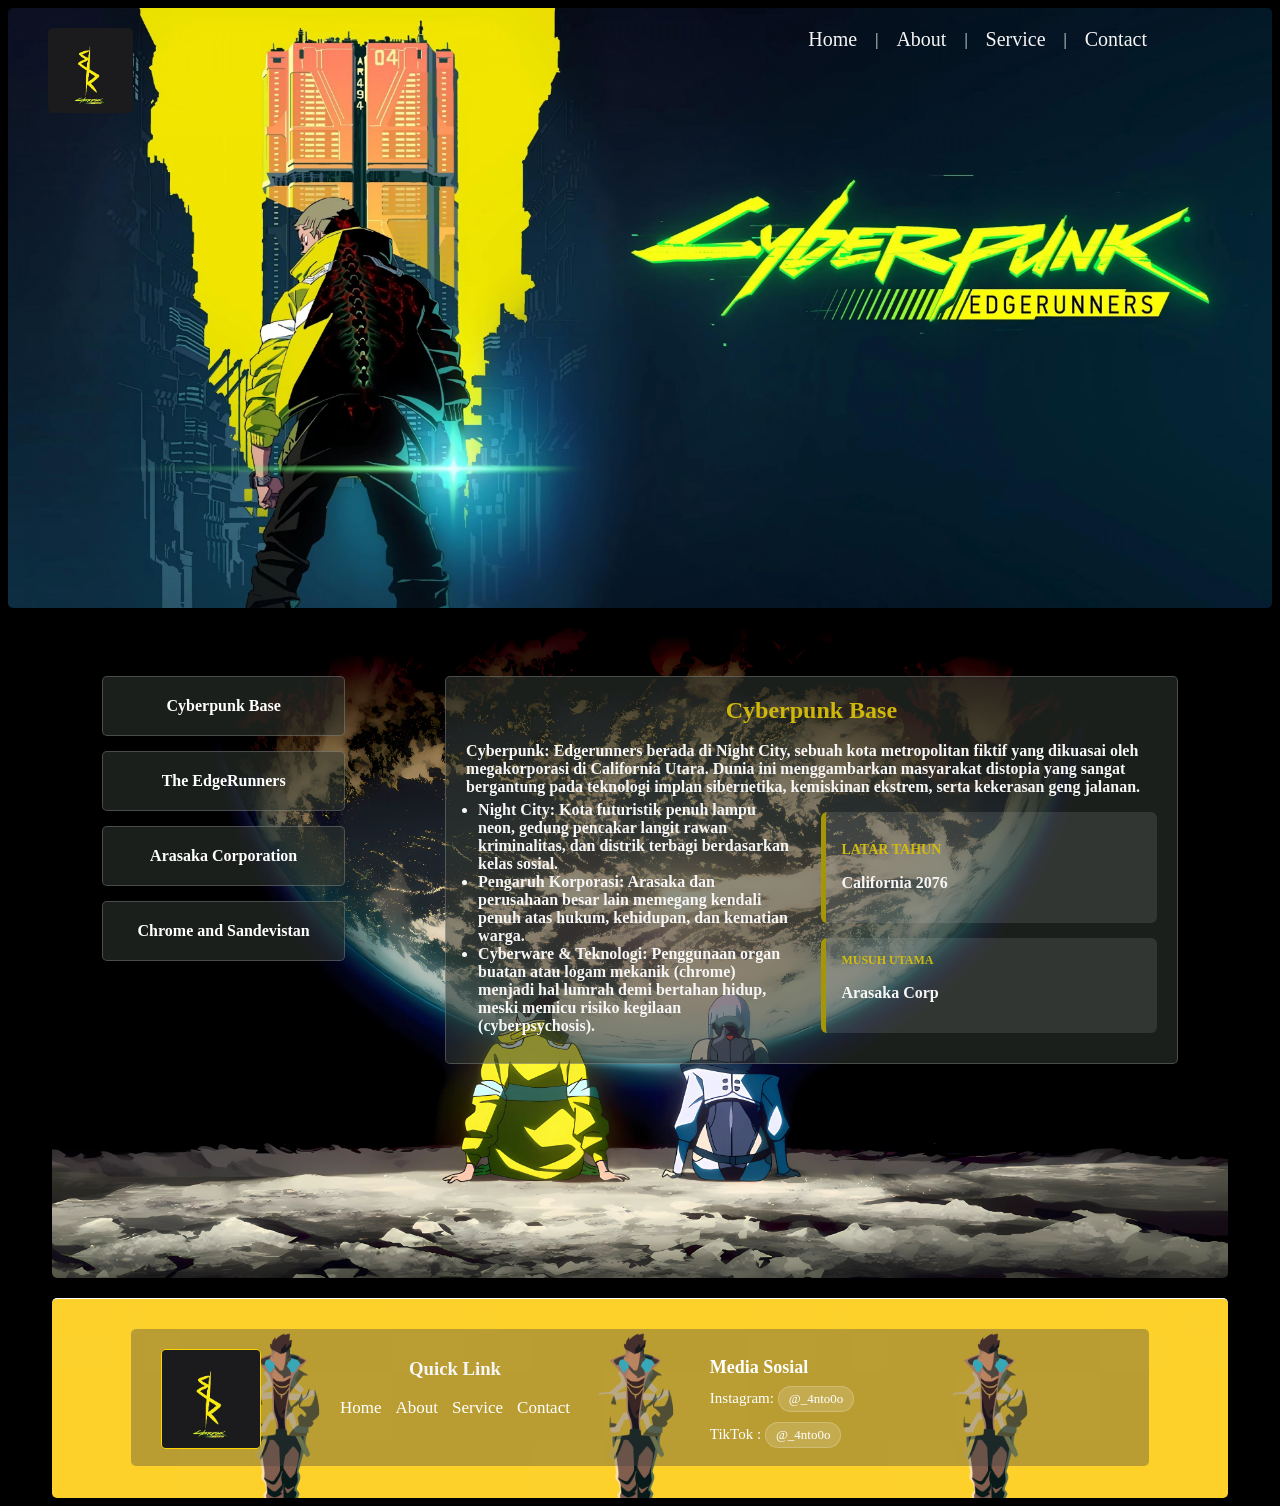
==== LatWeb/Tugas Web.htm @ 3b20c33f "Add files via upload" ====
<!DOCTYPE html>
<html lang="en">
<head>
    <meta charset="UTF-8">
    <title>Web Development</title>
    <style>
          body {
              background-color: rgb(0, 0, 0) ;
          }
          * {
              box-sizing: border-box;
              border-radius: 5px;
          }

          /*BAGIAN HEADER*/
          #header {
            background-image: url("cyberpunk-name.jpg") ;
            background-size: cover;
            background-color: rgba(17,18,21,0.55) 40%, rgba(17,18,21,0.95) 100%);

            height: 600px ;
            position: relative ;
            display: flex;
            flex-direction: column;

          }

          /*BARIS ATAS HEADER*/
          #topbar {
            padding: 20px 40px
          }
          #logo {
            position: absolute;
            width:85px ; 
            height:85px ;
            
          }

          #logo img {
            width:100% ;
            object-fit: cover;
          }
          
          #navbar {
            display:flex;
            align-items:center;
            justify-content: right;
            gap: 18px;
            margin-right: 85px;
            
          }

          #navbar a {
            text-decoration: none;
            color: #f7f6f6;
            font-size: 20px;

            
          }

          #navbar a:hover {
            color:yellow ;
            transform: translateY(-3px);
            
          }
        
          #navbar span {
            color:#f7f6f6
          }

          
          /*===> bagian body <====*/
          #body {
            background-image: url("cyberpunk-moon.jpg") ;
            background-size:cover ;
            background-position: center;

            height: 650px;
            width: 93% ;
            margin:20px auto 2px;

          }

          #body-layer /*background transparan*/ {
            width: 100%;
            height: auto;

            padding:48px 50px;

            display: flex;
          }

          /*==>Sisi kiri<==*/
          #list {
              width:25% ;
              min-height: 320px;
              
          }
          
          #list ul {
              list-style-type: none ;
              margin: 0px ;
              padding: 0px 

          }
          
          #list li {
              background: rgba(50, 56, 50, 0.555);
              border: 1px solid rgba(255,255,255,0.2);

              margin-bottom:15px ;
              
              text-align: center;
              color: #f7f6f6;
              font-weight: bold;
              font-size: 16px;

              cursor: pointer;
              transition: 0.45s ease-in-out;
          }
          
          #list li:hover {
              background: rgba(207, 36, 6, 0.2);
              transform: translateY(-3px);
              
          }

          #list li a {
            text-decoration: none;
            color: white;
            padding:20px;
            display: block;
            width:100% ;
          }

          #list li a:hover {
             color: #d8c009f1;
          }

          /*==>Sisi kanan==<*/
          #content {
              width:75% ;
              height: auto;
              min-height: 300px ;
              max-height: 450px ;
              
              display: flex;
              flex-direction: column;

              background: rgba(50, 56, 50, 0.555);
              border: 1px solid rgba(255, 255, 255, 0.2);

              padding: 0px 20px;
              margin-left:100px ;

          }

          #content-body {
            display: flex;
            flex-direction: row;
            align-items: flex-start;
            gap: 20px ;

          }

          #maintitle {
            color: #d8c009f1;
            text-align: center;
            margin-bottom: 20px;
          }

          #content-text, #grid-biodata {
            flex: 1;
          }
          
          #content-text {
            color: #f7f6f6 ;
            font-weight: bold;
            margin-top: -18px;
          }

          #content-text ul {
            padding: 12px ;
            margin-top: -5px ;
          }

          #grid-biodata {
            display: grid;
            grid-template-columns: repeat(1, 1fr);
            gap: 15px;
        }
           #card-info {
            background: rgba(255, 255, 255, 0.1);
            border-left: 5px solid #a59608;
            padding: 15px;
            border-radius: 6px;
            transition: 0.3s;
        }

        #card-info:hover {
            background: rgba(159, 27, 4, 0.2);
            transform: scale(1.03);
        }

        #card-info span {
            display: block;
            font-size: 12px;
            text-transform: uppercase;
            color: #d8c009f1;
            margin-bottom: 4px;
            font-weight: bold;
        }

        #card-info p {
            font-size: 16px;
            font-weight: 600;
            color: #f7f6f6;
        }

          /*==>Bagian Footer<==*/
          #footer {
            background-image: url("fotrr.png") ;
            background-size:contain ;
            background-position:center ;

            position:relative ;
            display:flex ;

            border-top:1px solid white;

            height:200px;
            width: 93% ;
            padding: 30px 40px;
            margin: 20px auto 2px
          }

          #footer-layer {
            width: 93%;
            height: auto ;

            display: flex;
            flex-direction: row;
            justify-content: space-between;
            
            background: rgba(64, 64, 64, 0.358);
            padding: 10px 10px ;
            margin: 0px auto 2px
          }


          #footer-logo {
            flex: 1 ;
          }

          #footer-logo img {
            width: 100px;
            margin-left: 20px;
            margin-top: 10px ;
            border: 1px solid rgb(255, 213, 0) ;
            
          }

          #footer-nav {
             flex: 1;
             text-align: center;
             margin-right: 40px;
             margin-left:-330px;
             
          }

          #footer-nav h3 {
            color:#f7f6f6
          }

          #footer-nav a {
            text-decoration: none;
            font-size: 17px;
            color: #ffffff;
            margin: 0px 5px;
            display: inline-block;
            transition: 0,3s;
          }

          #footer-nav a:hover {
            color: #ffc400;
            font-weight: bold;
         }

          #footer-social {
            flex: 1;
          }

          #footer-social ul {
            list-style-type: none;
            margin: 0px;
            padding: 0px;
          }

          #footer-social h3 {
            margin-bottom: 8px;
            font-size: 18px;
            color: #ffffff;
        }

          #footer-social li {
            color:#ffffff ;
            margin: 6px 0;
            font-size: 15px;
            margin-bottom: 10px;
        }

          #footer-social a {
            color: white;
            text-decoration: none ;
            background: rgba(255,255,255,0.15);
            padding: 4px 10px;
            border-radius: 20px;
            font-size: 13px;
            transition: 0.3s;
            border: 1px solid rgba(255,255,255,0.2);
            display: inline-block;
        }
        
          #footer-social a:hover {
            background:white;
            color:rgb(255, 196, 0);
            transform: translateX(8px)
    
          }
          
    </style>
</head>

<body>
    <!--bagian header-->
    <header id="header">
      <div id="topbar">
        <div id="logo">
            <img src="logo.jpg">
        </div>

        <nav id="navbar">
            <a href="#">Home</a>
            <span>|</span>

            <a href="#">About</a>
            <span>|</span>

            <a href="#">Service</a>
            <span>|</span>

            <a href="#">Contact</a>
        </nav>
      </div>

    </header>
    
    <!--Bagian Isi-->
    <main id="body">
        <div id="body-layer">

            <aside id="list">
                <ul>
                 <li><a href="#">Cyberpunk Base</a></li>
                 <li><a href="#">The EdgeRunners</a></li>
                 <li><a href="#">Arasaka Corporation</a></li>
                 <li><a href="#">Chrome and Sandevistan</a></li>
                </ul>
            </aside>
        
            <section id="content">
              <h1 id="maintitle">Cyberpunk Base</h1>

                <div id="content-text">
                  <p> Cyberpunk: Edgerunners berada di Night City, sebuah kota metropolitan fiktif 
                      yang dikuasai oleh megakorporasi di California Utara. Dunia ini menggambarkan 
                      masyarakat distopia yang sangat bergantung pada teknologi implan sibernetika, 
                      kemiskinan ekstrem, serta kekerasan geng jalanan.
                  </p>
                </div>

              <div id="content-body">
                <div id="content-text">
                  <ul>
                     <li>Night City: Kota futuristik penuh lampu neon, gedung pencakar langit rawan 
                      kriminalitas, dan distrik terbagi berdasarkan kelas sosial.
                     </li>
                     <li>Pengaruh Korporasi: Arasaka dan perusahaan besar lain memegang kendali penuh atas hukum, kehidupan, 
                      dan kematian warga.
                     </li>
                     <li>Cyberware & Teknologi: Penggunaan organ buatan atau logam 
                      mekanik (chrome) menjadi hal lumrah demi bertahan hidup, meski memicu risiko
                      kegilaan (cyberpsychosis).
                    </li>
                  </ul>
                </div>

                <div id="grid-biodata">
                    <div id="card-info">
                      <span><h3>Latar Tahun</h3></span>
                      <p>California 2076</p>
                    </div>

                    <div id="card-info">
                     <span>Musuh Utama</span>
                     <p>Arasaka Corp</p>
                    </div>
                </div>
              </div>

            </section>

        </div>
    </main>
    
    <footer id="footer">
      <div id="footer-layer">

         <div id="footer-logo">
            <img src="logo.jpg">
         </div>

         <div id="footer-nav">
          <h3>Quick Link</h3>
          <a href="#">Home</a>
          <a href="#">About</a>
          <a href="#">Service</a>
          <a href="#">Contact</a>
          
         </div>

         <div id="footer-social">
          <h3>Media Sosial</h3>
          <ul>
            <li>Instagram: <a href="https://instagram.com" target="_blank">@_4nto0o</a></li>
            <li>TikTok   : <a href="https://tiktok.com" target="_blank">@_4nto0o</a></li>
          </ul>
         </div>

      </div>
            
    </footer>
</body>
</html>
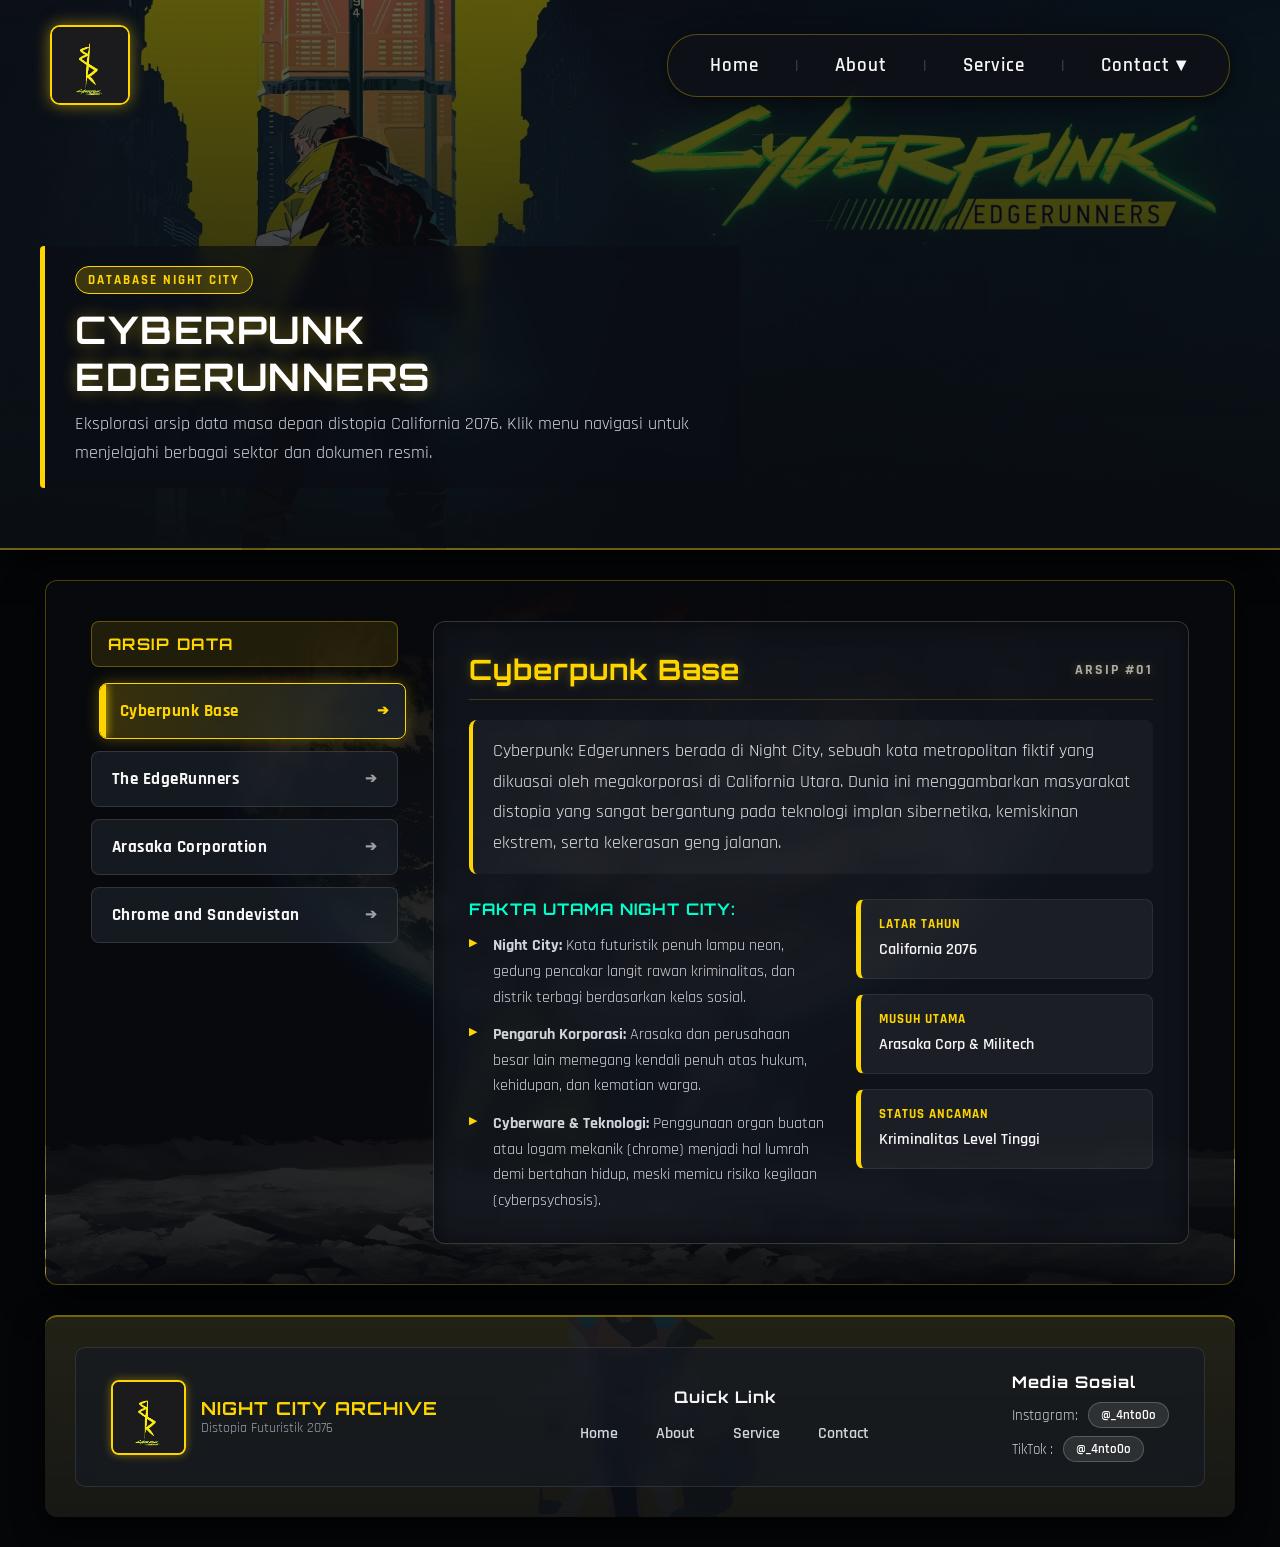
==== commit 69f7c667: "Add files via upload" ====
--- a/LatWeb/Tugas Web.htm
+++ b/LatWeb/Tugas Web.htm
@@ -1,444 +1,324 @@
-<!DOCTYPE html>
-<html lang="en">
-<head>
-    <meta charset="UTF-8">
-    <title>Web Development</title>
-    <style>
-          body {
-              background-color: rgb(0, 0, 0) ;
-          }
-          * {
-              box-sizing: border-box;
-              border-radius: 5px;
-          }
-
-          /*BAGIAN HEADER*/
-          #header {
-            background-image: url("cyberpunk-name.jpg") ;
-            background-size: cover;
-            background-color: rgba(17,18,21,0.55) 40%, rgba(17,18,21,0.95) 100%);
-
-            height: 600px ;
-            position: relative ;
-            display: flex;
-            flex-direction: column;
-
-          }
-
-          /*BARIS ATAS HEADER*/
-          #topbar {
-            padding: 20px 40px
-          }
-          #logo {
-            position: absolute;
-            width:85px ; 
-            height:85px ;
-            
-          }
-
-          #logo img {
-            width:100% ;
-            object-fit: cover;
-          }
-          
-          #navbar {
-            display:flex;
-            align-items:center;
-            justify-content: right;
-            gap: 18px;
-            margin-right: 85px;
-            
-          }
-
-          #navbar a {
-            text-decoration: none;
-            color: #f7f6f6;
-            font-size: 20px;
-
-            
-          }
-
-          #navbar a:hover {
-            color:yellow ;
-            transform: translateY(-3px);
-            
-          }
-        
-          #navbar span {
-            color:#f7f6f6
-          }
-
-          
-          /*===> bagian body <====*/
-          #body {
-            background-image: url("cyberpunk-moon.jpg") ;
-            background-size:cover ;
-            background-position: center;
-
-            height: 650px;
-            width: 93% ;
-            margin:20px auto 2px;
-
-          }
-
-          #body-layer /*background transparan*/ {
-            width: 100%;
-            height: auto;
-
-            padding:48px 50px;
-
-            display: flex;
-          }
-
-          /*==>Sisi kiri<==*/
-          #list {
-              width:25% ;
-              min-height: 320px;
-              
-          }
-          
-          #list ul {
-              list-style-type: none ;
-              margin: 0px ;
-              padding: 0px 
-
-          }
-          
-          #list li {
-              background: rgba(50, 56, 50, 0.555);
-              border: 1px solid rgba(255,255,255,0.2);
-
-              margin-bottom:15px ;
-              
-              text-align: center;
-              color: #f7f6f6;
-              font-weight: bold;
-              font-size: 16px;
-
-              cursor: pointer;
-              transition: 0.45s ease-in-out;
-          }
-          
-          #list li:hover {
-              background: rgba(207, 36, 6, 0.2);
-              transform: translateY(-3px);
-              
-          }
-
-          #list li a {
-            text-decoration: none;
-            color: white;
-            padding:20px;
-            display: block;
-            width:100% ;
-          }
-
-          #list li a:hover {
-             color: #d8c009f1;
-          }
-
-          /*==>Sisi kanan==<*/
-          #content {
-              width:75% ;
-              height: auto;
-              min-height: 300px ;
-              max-height: 450px ;
-              
-              display: flex;
-              flex-direction: column;
-
-              background: rgba(50, 56, 50, 0.555);
-              border: 1px solid rgba(255, 255, 255, 0.2);
-
-              padding: 0px 20px;
-              margin-left:100px ;
-
-          }
-
-          #content-body {
-            display: flex;
-            flex-direction: row;
-            align-items: flex-start;
-            gap: 20px ;
-
-          }
-
-          #maintitle {
-            color: #d8c009f1;
-            text-align: center;
-            margin-bottom: 20px;
-          }
-
-          #content-text, #grid-biodata {
-            flex: 1;
-          }
-          
-          #content-text {
-            color: #f7f6f6 ;
-            font-weight: bold;
-            margin-top: -18px;
-          }
-
-          #content-text ul {
-            padding: 12px ;
-            margin-top: -5px ;
-          }
-
-          #grid-biodata {
-            display: grid;
-            grid-template-columns: repeat(1, 1fr);
-            gap: 15px;
-        }
-           #card-info {
-            background: rgba(255, 255, 255, 0.1);
-            border-left: 5px solid #a59608;
-            padding: 15px;
-            border-radius: 6px;
-            transition: 0.3s;
-        }
-
-        #card-info:hover {
-            background: rgba(159, 27, 4, 0.2);
-            transform: scale(1.03);
-        }
-
-        #card-info span {
-            display: block;
-            font-size: 12px;
-            text-transform: uppercase;
-            color: #d8c009f1;
-            margin-bottom: 4px;
-            font-weight: bold;
-        }
-
-        #card-info p {
-            font-size: 16px;
-            font-weight: 600;
-            color: #f7f6f6;
-        }
-
-          /*==>Bagian Footer<==*/
-          #footer {
-            background-image: url("fotrr.png") ;
-            background-size:contain ;
-            background-position:center ;
-
-            position:relative ;
-            display:flex ;
-
-            border-top:1px solid white;
-
-            height:200px;
-            width: 93% ;
-            padding: 30px 40px;
-            margin: 20px auto 2px
-          }
-
-          #footer-layer {
-            width: 93%;
-            height: auto ;
-
-            display: flex;
-            flex-direction: row;
-            justify-content: space-between;
-            
-            background: rgba(64, 64, 64, 0.358);
-            padding: 10px 10px ;
-            margin: 0px auto 2px
-          }
-
-
-          #footer-logo {
-            flex: 1 ;
-          }
-
-          #footer-logo img {
-            width: 100px;
-            margin-left: 20px;
-            margin-top: 10px ;
-            border: 1px solid rgb(255, 213, 0) ;
-            
-          }
-
-          #footer-nav {
-             flex: 1;
-             text-align: center;
-             margin-right: 40px;
-             margin-left:-330px;
-             
-          }
-
-          #footer-nav h3 {
-            color:#f7f6f6
-          }
-
-          #footer-nav a {
-            text-decoration: none;
-            font-size: 17px;
-            color: #ffffff;
-            margin: 0px 5px;
-            display: inline-block;
-            transition: 0,3s;
-          }
-
-          #footer-nav a:hover {
-            color: #ffc400;
-            font-weight: bold;
-         }
-
-          #footer-social {
-            flex: 1;
-          }
-
-          #footer-social ul {
-            list-style-type: none;
-            margin: 0px;
-            padding: 0px;
-          }
-
-          #footer-social h3 {
-            margin-bottom: 8px;
-            font-size: 18px;
-            color: #ffffff;
-        }
-
-          #footer-social li {
-            color:#ffffff ;
-            margin: 6px 0;
-            font-size: 15px;
-            margin-bottom: 10px;
-        }
-
-          #footer-social a {
-            color: white;
-            text-decoration: none ;
-            background: rgba(255,255,255,0.15);
-            padding: 4px 10px;
-            border-radius: 20px;
-            font-size: 13px;
-            transition: 0.3s;
-            border: 1px solid rgba(255,255,255,0.2);
-            display: inline-block;
-        }
-        
-          #footer-social a:hover {
-            background:white;
-            color:rgb(255, 196, 0);
-            transform: translateX(8px)
-    
-          }
-          
-    </style>
-</head>
-
-<body>
-    <!--bagian header-->
-    <header id="header">
-      <div id="topbar">
-        <div id="logo">
-            <img src="logo.jpg">
-        </div>
-
-        <nav id="navbar">
-            <a href="#">Home</a>
-            <span>|</span>
-
-            <a href="#">About</a>
-            <span>|</span>
-
-            <a href="#">Service</a>
-            <span>|</span>
-
-            <a href="#">Contact</a>
-        </nav>
-      </div>
-
-    </header>
-    
-    <!--Bagian Isi-->
-    <main id="body">
-        <div id="body-layer">
-
-            <aside id="list">
-                <ul>
-                 <li><a href="#">Cyberpunk Base</a></li>
-                 <li><a href="#">The EdgeRunners</a></li>
-                 <li><a href="#">Arasaka Corporation</a></li>
-                 <li><a href="#">Chrome and Sandevistan</a></li>
-                </ul>
-            </aside>
-        
-            <section id="content">
-              <h1 id="maintitle">Cyberpunk Base</h1>
-
-                <div id="content-text">
-                  <p> Cyberpunk: Edgerunners berada di Night City, sebuah kota metropolitan fiktif 
-                      yang dikuasai oleh megakorporasi di California Utara. Dunia ini menggambarkan 
-                      masyarakat distopia yang sangat bergantung pada teknologi implan sibernetika, 
-                      kemiskinan ekstrem, serta kekerasan geng jalanan.
-                  </p>
-                </div>
-
-              <div id="content-body">
-                <div id="content-text">
-                  <ul>
-                     <li>Night City: Kota futuristik penuh lampu neon, gedung pencakar langit rawan 
-                      kriminalitas, dan distrik terbagi berdasarkan kelas sosial.
-                     </li>
-                     <li>Pengaruh Korporasi: Arasaka dan perusahaan besar lain memegang kendali penuh atas hukum, kehidupan, 
-                      dan kematian warga.
-                     </li>
-                     <li>Cyberware & Teknologi: Penggunaan organ buatan atau logam 
-                      mekanik (chrome) menjadi hal lumrah demi bertahan hidup, meski memicu risiko
-                      kegilaan (cyberpsychosis).
-                    </li>
-                  </ul>
-                </div>
-
-                <div id="grid-biodata">
-                    <div id="card-info">
-                      <span><h3>Latar Tahun</h3></span>
-                      <p>California 2076</p>
-                    </div>
-
-                    <div id="card-info">
-                     <span>Musuh Utama</span>
-                     <p>Arasaka Corp</p>
-                    </div>
-                </div>
-              </div>
-
-            </section>
-
-        </div>
-    </main>
-    
-    <footer id="footer">
-      <div id="footer-layer">
-
-         <div id="footer-logo">
-            <img src="logo.jpg">
-         </div>
-
-         <div id="footer-nav">
-          <h3>Quick Link</h3>
-          <a href="#">Home</a>
-          <a href="#">About</a>
-          <a href="#">Service</a>
-          <a href="#">Contact</a>
-          
-         </div>
-
-         <div id="footer-social">
-          <h3>Media Sosial</h3>
-          <ul>
-            <li>Instagram: <a href="https://instagram.com" target="_blank">@_4nto0o</a></li>
-            <li>TikTok   : <a href="https://tiktok.com" target="_blank">@_4nto0o</a></li>
-          </ul>
-         </div>
-
-      </div>
-            
-    </footer>
-</body>
-</html>+<!DOCTYPE html>
+<html lang="id">
+<head>
+    <meta charset="UTF-8">
+    <meta name="viewport" content="width=device-width, initial-scale=1.0">
+    <title>Cyberpunk 2076 - Tugas Web</title>
+    <!-- CSS Utama & Font Cyberpunk -->
+    <link rel="stylesheet" href="style.css">
+</head>
+
+<body>
+    <!-- ================= BAGIAN HEADER ================= -->
+    <header id="header">
+      <div id="topbar">
+        <div id="logo">
+            <a href="Tugas Web.htm"><img src="logo.jpg" alt="Logo Utama"></a>
+        </div>
+
+        <nav id="navbar">
+            <a href="home.html">Home</a>
+            <span>|</span>
+
+            <a href="about.html">About</a>
+            <span>|</span>
+
+            <a href="service.html">Service</a>
+            <span>|</span>
+
+            <!-- Dropdown Contact Wrapper -->
+            <div class="contact-dropdown-wrapper">
+                <a href="#contact" class="contact-trigger">Contact ▾</a>
+
+                <!-- ================= KARTU DROPDOWN KONTAK (BISA DIEDIT MANUAL) ================= -->
+                <div id="contact-card-dropdown">
+                    <button class="close-contact-btn" title="Tutup">✕</button>
+                    
+                    <div class="contact-card-header">
+                        <!-- Foto Profil / Logo Profil (Bisa diedit src-nya) -->
+                        <img src="Logo-punk.jpg" alt="Logo Profil" class="contact-profile-img">
+                        <div class="contact-profile-info">
+                            <!-- NAMA & ROLE (Bisa diedit manual) -->
+                            <h3>Anto / Netrunner</h3>
+                            <span class="status-tag">Online & Available</span>
+                        </div>
+                    </div>
+
+                    <ul class="contact-detail-list">
+                        <!-- NOMOR TELEPON / WHATSAPP (Bisa diedit manual) -->
+                        <li class="contact-item">
+                            <span class="label">Nomor Telepon / WA:</span>
+                            <a href="tel:+6281234567890" class="value">+62 812-3456-7890</a>
+                        </li>
+                        
+                        <!-- EMAIL (Bisa diedit manual) -->
+                        <li class="contact-item">
+                            <span class="label">Alamat Email:</span>
+                            <a href="mailto:contact@cyberpunk-net.id" class="value">contact@cyberpunk-net.id</a>
+                        </li>
+
+                        <!-- LOKASI / DISTRIK (Bisa diedit manual) -->
+                        <li class="contact-item">
+                            <span class="label">Distrik / Lokasi:</span>
+                            <span class="value">Watson District, Night City</span>
+                        </li>
+                    </ul>
+
+                    <!-- Tombol Chat WA Cepat (Ganti nomor di link wa.me) -->
+                    <a href="https://wa.me/6281234567890" target="_blank" class="contact-btn-wa">
+                        ⚡ Hubungi via WhatsApp
+                    </a>
+                </div>
+                <!-- ================= AKHIR KARTU DROPDOWN KONTAK ================= -->
+            </div>
+        </nav>
+      </div>
+
+      <!-- Banner Hero Text Header -->
+      <div class="header-hero">
+          <span class="badge">DATABASE NIGHT CITY</span>
+          <h1>CYBERPUNK EDGERUNNERS</h1>
+          <p>Eksplorasi arsip data masa depan distopia California 2076. Klik menu navigasi untuk menjelajahi berbagai sektor dan dokumen resmi.</p>
+      </div>
+    </header>
+    
+    <!-- ================= BAGIAN ISI (BODY) INTERAKTIF ================= -->
+    <main id="body">
+        <div id="body-layer">
+
+            <!-- ==> Sisi Kiri: Menu Tab dengan Transisi Klik <== -->
+            <aside id="list">
+                <div class="sidebar-header">
+                    <h2>Arsip Data</h2>
+                </div>
+                <ul>
+                    <li class="active" data-tab="tab-base">
+                        <button type="button">
+                            <span>Cyberpunk Base</span>
+                            <span class="nav-indicator">➔</span>
+                        </button>
+                    </li>
+                    <li data-tab="tab-edgerunners">
+                        <button type="button">
+                            <span>The EdgeRunners</span>
+                            <span class="nav-indicator">➔</span>
+                        </button>
+                    </li>
+                    <li data-tab="tab-arasaka">
+                        <button type="button">
+                            <span>Arasaka Corporation</span>
+                            <span class="nav-indicator">➔</span>
+                        </button>
+                    </li>
+                    <li data-tab="tab-chrome">
+                        <button type="button">
+                            <span>Chrome and Sandevistan</span>
+                            <span class="nav-indicator">➔</span>
+                        </button>
+                    </li>
+                </ul>
+            </aside>
+        
+            <!-- ==> Sisi Kanan: Konten Berpindah dengan Transisi Animasi <== -->
+            <section id="content">
+
+                <!-- TAB 1: Cyberpunk Base (Aktif Pertama) -->
+                <article class="tab-panel active" id="tab-base">
+                    <h1 class="maintitle">
+                        Cyberpunk Base
+                        <span class="section-tag">Arsip #01</span>
+                    </h1>
+
+                    <div class="content-intro">
+                        <p>Cyberpunk: Edgerunners berada di Night City, sebuah kota metropolitan fiktif 
+                        yang dikuasai oleh megakorporasi di California Utara. Dunia ini menggambarkan 
+                        masyarakat distopia yang sangat bergantung pada teknologi implan sibernetika, 
+                        kemiskinan ekstrem, serta kekerasan geng jalanan.</p>
+                    </div>
+
+                    <div class="content-body">
+                        <div class="content-left">
+                            <h4>Fakta Utama Night City:</h4>
+                            <ul>
+                                <li><strong>Night City:</strong> Kota futuristik penuh lampu neon, gedung pencakar langit rawan 
+                                kriminalitas, dan distrik terbagi berdasarkan kelas sosial.</li>
+                                <li><strong>Pengaruh Korporasi:</strong> Arasaka dan perusahaan besar lain memegang kendali penuh atas hukum, kehidupan, 
+                                dan kematian warga.</li>
+                                <li><strong>Cyberware & Teknologi:</strong> Penggunaan organ buatan atau logam 
+                                mekanik (chrome) menjadi hal lumrah demi bertahan hidup, meski memicu risiko
+                                kegilaan (cyberpsychosis).</li>
+                            </ul>
+                        </div>
+
+                        <div class="content-right">
+                            <div class="card-info">
+                                <span>Latar Tahun</span>
+                                <p>California 2076</p>
+                            </div>
+                            <div class="card-info">
+                                <span>Musuh Utama</span>
+                                <p>Arasaka Corp & Militech</p>
+                            </div>
+                            <div class="card-info">
+                                <span>Status Ancaman</span>
+                                <p>Kriminalitas Level Tinggi</p>
+                            </div>
+                        </div>
+                    </div>
+                </article>
+
+                <!-- TAB 2: The EdgeRunners -->
+                <article class="tab-panel" id="tab-edgerunners">
+                    <h1 class="maintitle">
+                        The EdgeRunners
+                        <span class="section-tag">Arsip #02</span>
+                    </h1>
+
+                    <div class="content-intro">
+                        <p>EdgeRunners atau Cyberpunks adalah kelompok tentara bayaran jalanan yang hidup di batas tipis antara hidup dan mati. Mereka menerima misi berisiko tinggi dari para fixer untuk meretas data korporasi, membunuh target, atau mencuri prototipe militer rahasia.</p>
+                    </div>
+
+                    <div class="content-body">
+                        <div class="content-left">
+                            <h4>Karakteristik EdgeRunners:</h4>
+                            <ul>
+                                <li><strong>David Martinez:</strong> Pemuda jalanan dari Santo Domingo yang mewarisi cyberware militer Sandevistan dan menjadi legenda baru.</li>
+                                <li><strong>Lucy & Maine:</strong> Netrunner terampil dan pemimpin tim yang membimbing kru melewati berbagai medan tempur paling berbahaya.</li>
+                                <li><strong>Kode Jalanan:</strong> Kesetiaan di antara kru adalah mata uang yang paling berharga sebelum salah satu dari mereka terkena cyberpsychosis.</li>
+                            </ul>
+                        </div>
+
+                        <div class="content-right">
+                            <div class="card-info">
+                                <span>Faksi</span>
+                                <p>Mercenary / Solos</p>
+                            </div>
+                            <div class="card-info">
+                                <span>Spesialisasi</span>
+                                <p>High-risk Infiltration</p>
+                            </div>
+                            <div class="card-info">
+                                <span>Markas Operasi</span>
+                                <p>Afterlife Bar, Night City</p>
+                            </div>
+                        </div>
+                    </div>
+                </article>
+
+                <!-- TAB 3: Arasaka Corporation -->
+                <article class="tab-panel" id="tab-arasaka">
+                    <h1 class="maintitle">
+                        Arasaka Corporation
+                        <span class="section-tag">Arsip #03</span>
+                    </h1>
+
+                    <div class="content-intro">
+                        <p>Arasaka adalah konglomerat megakorporasi raksasa asal Jepang yang menguasai keamanan korporat, perbankan, dan manufaktur persenjataan militer di seluruh Night City dengan pengaruh politik yang tak tertandingi.</p>
+                    </div>
+
+                    <div class="content-body">
+                        <div class="content-left">
+                            <h4>Pengaruh & Kekuasaan Arasaka:</h4>
+                            <ul>
+                                <li><strong>Arasaka Tower:</strong> Menara pencakar langit pusat komando pertahanan yang mendominasi cakrawala City Center.</li>
+                                <li><strong>Proyek Rahasia:</strong> Mengembangkan teknologi "Relic" dan cyberware generasi mutakhir untuk dominasi militer global.</li>
+                                <li><strong>Pasukan Elit:</strong> Dilindungi oleh unit khusus termasuk prajurit cyborg legendaris Adam Smasher.</li>
+                            </ul>
+                        </div>
+
+                        <div class="content-right">
+                            <div class="card-info">
+                                <span>Asal Korporasi</span>
+                                <p>Tokyo, Jepang</p>
+                            </div>
+                            <div class="card-info">
+                                <span>Enforcer Utama</span>
+                                <p>Adam Smasher</p>
+                            </div>
+                            <div class="card-info">
+                                <span>Sektor Utama</span>
+                                <p>Keamanan & Senjata Militer</p>
+                            </div>
+                        </div>
+                    </div>
+                </article>
+
+                <!-- TAB 4: Chrome and Sandevistan -->
+                <article class="tab-panel" id="tab-chrome">
+                    <h1 class="maintitle">
+                        Chrome & Sandevistan
+                        <span class="section-tag">Arsip #04</span>
+                    </h1>
+
+                    <div class="content-intro">
+                        <p>Sandevistan adalah modifikasi tulang belakang sibernetik tingkat militer kelas atas yang mempercepat transmisi saraf penggunanya, memungkinkan refleks dan pergerakan dalam kecepatan yang tak terlihat oleh mata manusia biasa.</p>
+                    </div>
+
+                    <div class="content-body">
+                        <div class="content-left">
+                            <h4>Detail Teknologi Sibernetika:</h4>
+                            <ul>
+                                <li><strong>Time Dilation:</strong> Memperlambat persepsi waktu secara drastis saat diaktifkan dalam baku tembak.</li>
+                                <li><strong>Beban Neurologis:</strong> Membutuhkan imunomodulator dosis tinggi untuk mencegah kerusakan permanen pada sistem saraf otak.</li>
+                                <li><strong>Bahaya Cyberpsychosis:</strong> Terlalu banyak memasang modifikasi chrome dapat menghilangkan batas kemanusiaan penggunanya.</li>
+                            </ul>
+                        </div>
+
+                        <div class="content-right">
+                            <div class="card-info">
+                                <span>Klasifikasi</span>
+                                <p>Military-Grade Cyberware</p>
+                            </div>
+                            <div class="card-info">
+                                <span>Pemasok Medis</span>
+                                <p>Ripperdoc Certified</p>
+                            </div>
+                            <div class="card-info">
+                                <span>Efek Samping</span>
+                                <p>Kelelahan & Cyberpsychosis</p>
+                            </div>
+                        </div>
+                    </div>
+                </article>
+
+            </section>
+        </div>
+    </main>
+    
+    <!-- ================= BAGIAN FOOTER ================= -->
+    <footer id="footer">
+      <div id="footer-layer">
+
+         <div id="footer-logo">
+            <img src="logo.jpg" alt="Logo Footer">
+            <div class="footer-brand-text">
+                <h4>NIGHT CITY ARCHIVE</h4>
+                <p>Distopia Futuristik 2076</p>
+            </div>
+         </div>
+
+         <div id="footer-nav">
+          <h3>Quick Link</h3>
+          <div class="nav-links">
+              <a href="home.html">Home</a>
+              <a href="about.html">About</a>
+              <a href="service.html">Service</a>
+              <a href="#contact" class="contact-trigger">Contact</a>
+          </div>
+         </div>
+
+         <div id="footer-social">
+          <h3>Media Sosial</h3>
+          <ul>
+            <li>Instagram: <a href="https://instagram.com" target="_blank">@_4nto0o</a></li>
+            <li>TikTok   : <a href="https://tiktok.com" target="_blank">@_4nto0o</a></li>
+          </ul>
+         </div>
+
+      </div>
+    </footer>
+
+    <!-- Script JavaScript untuk Animasi & Interaksi Tab -->
+    <script src="script.js"></script>
+</body>
+</html>
--- a/LatWeb/style.css
+++ b/LatWeb/style.css
@@ -0,0 +1,787 @@
+/* ========================================================
+   CYBERPUNK THEME STYLESHEET
+   Didesain untuk: Tugas Web, Home, About, Service, & Contact
+   ======================================================== */
+
+@import url('https://fonts.googleapis.com/css2?family=Orbitron:wght@400;600;700;900&family=Rajdhani:wght@400;500;600;700&display=swap');
+
+* {
+    box-sizing: border-box;
+    margin: 0;
+    padding: 0;
+}
+
+body {
+    background-color: #050608;
+    color: #f7f6f6;
+    font-family: 'Rajdhani', 'Segoe UI', Tahoma, Geneva, Verdana, sans-serif;
+    min-height: 100vh;
+    overflow-x: hidden;
+}
+
+/* ================= HEADER ================= */
+#header {
+    background-image: linear-gradient(rgba(10, 12, 16, 0.65), rgba(10, 12, 16, 0.95)), url("cyberpunk-name.jpg");
+    background-size: cover;
+    background-position: center;
+    min-height: 550px;
+    position: relative;
+    display: flex;
+    flex-direction: column;
+    border-bottom: 2px solid rgba(255, 213, 0, 0.4);
+    box-shadow: 0 10px 30px rgba(0, 0, 0, 0.8);
+}
+
+/* Header Banner Hero Text */
+.header-hero {
+    margin: auto auto 60px 40px;
+    max-width: 700px;
+    padding: 20px 30px;
+    background: rgba(10, 14, 20, 0.7);
+    border-left: 5px solid #ffd500;
+    border-radius: 4px;
+    backdrop-filter: blur(8px);
+    animation: fadeInHero 1s ease-out;
+}
+
+.header-hero .badge {
+    display: inline-block;
+    background: rgba(255, 213, 0, 0.2);
+    color: #ffd500;
+    font-size: 13px;
+    font-weight: 700;
+    letter-spacing: 2px;
+    padding: 5px 12px;
+    border-radius: 20px;
+    border: 1px solid #ffd500;
+    margin-bottom: 12px;
+    text-transform: uppercase;
+}
+
+.header-hero h1 {
+    font-family: 'Orbitron', sans-serif;
+    font-size: 38px;
+    color: #ffffff;
+    text-shadow: 0 0 15px rgba(255, 213, 0, 0.4);
+    letter-spacing: 1.5px;
+    margin-bottom: 10px;
+}
+
+.header-hero p {
+    color: #d1d5db;
+    font-size: 18px;
+    line-height: 1.6;
+}
+
+/* ================= TOPBAR & NAVBAR ================= */
+#topbar {
+    padding: 25px 50px;
+    display: flex;
+    justify-content: space-between;
+    align-items: center;
+    position: relative;
+    z-index: 100;
+}
+
+#logo {
+    width: 80px;
+    height: 80px;
+    border-radius: 10px;
+    overflow: hidden;
+    border: 2px solid #ffd500;
+    box-shadow: 0 0 15px rgba(255, 213, 0, 0.5);
+    transition: transform 0.3s ease, box-shadow 0.3s ease;
+}
+
+#logo:hover {
+    transform: scale(1.08) rotate(-3deg);
+    box-shadow: 0 0 25px rgba(255, 213, 0, 0.8);
+}
+
+#logo img {
+    width: 100%;
+    height: 100%;
+    object-fit: cover;
+    display: block;
+}
+
+#navbar {
+    display: flex;
+    align-items: center;
+    gap: 22px;
+    background: rgba(15, 18, 24, 0.85);
+    padding: 12px 28px;
+    border-radius: 30px;
+    border: 1px solid rgba(255, 213, 0, 0.3);
+    backdrop-filter: blur(10px);
+    box-shadow: 0 4px 20px rgba(0, 0, 0, 0.5);
+}
+
+#navbar a {
+    text-decoration: none;
+    color: #f7f6f6;
+    font-size: 19px;
+    font-weight: 600;
+    letter-spacing: 1px;
+    padding: 6px 14px;
+    border-radius: 20px;
+    transition: all 0.3s cubic-bezier(0.4, 0, 0.2, 1);
+    position: relative;
+    cursor: pointer;
+}
+
+#navbar a:hover,
+#navbar a.active {
+    color: #0a0c10;
+    background-color: #ffd500;
+    box-shadow: 0 0 15px rgba(255, 213, 0, 0.7);
+    transform: translateY(-2px);
+}
+
+#navbar span {
+    color: rgba(255, 255, 255, 0.3);
+    font-size: 18px;
+    user-select: none;
+}
+
+/* ================= CONTACT DROPDOWN CARD ================= */
+.contact-dropdown-wrapper {
+    position: relative;
+}
+
+#contact-card-dropdown {
+    position: absolute;
+    top: calc(100% + 20px);
+    right: 0;
+    width: 330px;
+    background: rgba(14, 18, 25, 0.96);
+    border: 2px solid #ffd500;
+    border-radius: 12px;
+    box-shadow: 0 15px 35px rgba(0, 0, 0, 0.9), 0 0 20px rgba(255, 213, 0, 0.3);
+    padding: 24px;
+    z-index: 999;
+    backdrop-filter: blur(14px);
+    opacity: 0;
+    visibility: hidden;
+    transform: translateY(-15px) scale(0.95);
+    transition: all 0.35s cubic-bezier(0.34, 1.56, 0.64, 1);
+}
+
+#contact-card-dropdown.show {
+    opacity: 1;
+    visibility: visible;
+    transform: translateY(0) scale(1);
+}
+
+.contact-card-header {
+    display: flex;
+    align-items: center;
+    gap: 16px;
+    border-bottom: 1px solid rgba(255, 255, 255, 0.15);
+    padding-bottom: 15px;
+    margin-bottom: 15px;
+}
+
+.contact-profile-img {
+    width: 65px;
+    height: 65px;
+    border-radius: 50%;
+    border: 2px solid #ffd500;
+    box-shadow: 0 0 12px rgba(255, 213, 0, 0.6);
+    object-fit: cover;
+}
+
+.contact-profile-info h3 {
+    font-family: 'Orbitron', sans-serif;
+    font-size: 17px;
+    color: #ffffff;
+    margin-bottom: 4px;
+}
+
+.contact-profile-info .status-tag {
+    display: inline-flex;
+    align-items: center;
+    gap: 6px;
+    font-size: 13px;
+    color: #00ff88;
+    font-weight: 600;
+}
+
+.contact-profile-info .status-tag::before {
+    content: '';
+    width: 8px;
+    height: 8px;
+    background-color: #00ff88;
+    border-radius: 50%;
+    box-shadow: 0 0 8px #00ff88;
+    animation: pulse 1.8s infinite;
+}
+
+.contact-detail-list {
+    list-style: none;
+    display: flex;
+    flex-direction: column;
+    gap: 12px;
+}
+
+.contact-item {
+    background: rgba(255, 255, 255, 0.05);
+    border: 1px solid rgba(255, 255, 255, 0.1);
+    border-radius: 8px;
+    padding: 10px 14px;
+    transition: all 0.25s ease;
+}
+
+.contact-item:hover {
+    background: rgba(255, 213, 0, 0.12);
+    border-color: #ffd500;
+    transform: translateX(4px);
+}
+
+.contact-item span.label {
+    display: block;
+    font-size: 12px;
+    text-transform: uppercase;
+    color: #ffd500;
+    font-weight: 700;
+    letter-spacing: 1px;
+}
+
+.contact-item a.value,
+.contact-item span.value {
+    display: inline-block;
+    font-size: 16px;
+    color: #f7f6f6;
+    font-weight: 600;
+    text-decoration: none;
+    margin-top: 3px;
+    word-break: break-word;
+}
+
+.contact-item a.value:hover {
+    color: #ffd500;
+}
+
+.contact-btn-wa {
+    display: block;
+    text-align: center;
+    background: linear-gradient(135deg, #25d366, #128c7e);
+    color: white;
+    font-weight: 700;
+    text-decoration: none;
+    padding: 10px;
+    border-radius: 6px;
+    margin-top: 14px;
+    transition: all 0.3s ease;
+    box-shadow: 0 4px 15px rgba(37, 211, 102, 0.3);
+}
+
+.contact-btn-wa:hover {
+    transform: translateY(-2px);
+    box-shadow: 0 6px 20px rgba(37, 211, 102, 0.6);
+}
+
+.close-contact-btn {
+    position: absolute;
+    top: 10px;
+    right: 12px;
+    background: transparent;
+    border: none;
+    color: #aaa;
+    font-size: 20px;
+    cursor: pointer;
+    line-height: 1;
+    transition: color 0.2s;
+}
+
+.close-contact-btn:hover {
+    color: #ff3344;
+}
+
+/* ================= MAIN BODY ================= */
+#body {
+    background-image: linear-gradient(rgba(8, 10, 14, 0.85), rgba(8, 10, 14, 0.88)), url("cyberpunk-moon.jpg");
+    background-size: cover;
+    background-position: center;
+    background-repeat: no-repeat;
+    min-height: 680px;
+    width: 93%;
+    margin: 30px auto;
+    border-radius: 12px;
+    border: 1px solid rgba(255, 213, 0, 0.3);
+    box-shadow: 0 15px 40px rgba(0, 0, 0, 0.7);
+    overflow: hidden;
+}
+
+#body-layer {
+    width: 100%;
+    min-height: 680px;
+    padding: 40px 45px;
+    display: flex;
+    gap: 35px;
+}
+
+/* ==> SISI KIRI (Sidebar Navigation Tab) <== */
+#list {
+    width: 28%;
+    min-width: 260px;
+}
+
+#list .sidebar-header {
+    background: rgba(255, 213, 0, 0.1);
+    border: 1px solid rgba(255, 213, 0, 0.3);
+    padding: 12px 16px;
+    border-radius: 8px;
+    margin-bottom: 16px;
+    display: flex;
+    align-items: center;
+    gap: 10px;
+}
+
+#list .sidebar-header h2 {
+    font-family: 'Orbitron', sans-serif;
+    font-size: 16px;
+    color: #ffd500;
+    text-transform: uppercase;
+    letter-spacing: 1.5px;
+}
+
+#list ul {
+    list-style-type: none;
+    display: flex;
+    flex-direction: column;
+    gap: 12px;
+}
+
+#list li {
+    background: rgba(30, 36, 45, 0.65);
+    border: 1px solid rgba(255, 255, 255, 0.12);
+    border-radius: 8px;
+    cursor: pointer;
+    transition: all 0.35s cubic-bezier(0.2, 0.8, 0.2, 1);
+    position: relative;
+    overflow: hidden;
+    backdrop-filter: blur(5px);
+}
+
+#list li::before {
+    content: '';
+    position: absolute;
+    left: 0;
+    top: 0;
+    height: 100%;
+    width: 4px;
+    background: #ffd500;
+    transform: scaleY(0);
+    transition: transform 0.3s ease;
+}
+
+#list li:hover {
+    background: rgba(207, 36, 6, 0.25);
+    border-color: rgba(255, 213, 0, 0.5);
+    transform: translateX(6px);
+}
+
+#list li:hover::before {
+    transform: scaleY(1);
+}
+
+#list li.active {
+    background: linear-gradient(90deg, rgba(255, 213, 0, 0.2), rgba(30, 36, 45, 0.85));
+    border-color: #ffd500;
+    box-shadow: 0 0 15px rgba(255, 213, 0, 0.3);
+    transform: translateX(8px);
+}
+
+#list li.active::before {
+    transform: scaleY(1);
+    width: 6px;
+    box-shadow: 0 0 10px #ffd500;
+}
+
+#list li button,
+#list li a {
+    width: 100%;
+    background: transparent;
+    border: none;
+    color: #f7f6f6;
+    font-family: 'Rajdhani', sans-serif;
+    font-size: 17px;
+    font-weight: 700;
+    letter-spacing: 0.5px;
+    padding: 16px 20px;
+    text-align: left;
+    display: flex;
+    justify-content: space-between;
+    align-items: center;
+    cursor: pointer;
+    text-decoration: none;
+    transition: color 0.3s ease;
+}
+
+#list li.active button,
+#list li.active a {
+    color: #ffd500;
+}
+
+#list li .nav-indicator {
+    font-size: 14px;
+    opacity: 0.6;
+    transition: transform 0.3s ease, opacity 0.3s ease;
+}
+
+#list li:hover .nav-indicator,
+#list li.active .nav-indicator {
+    transform: translateX(4px);
+    opacity: 1;
+    color: #ffd500;
+}
+
+/* ==> SISI KANAN (Content Container & Panels) <== */
+#content {
+    flex: 1;
+    min-height: 480px;
+    background: rgba(18, 22, 30, 0.78);
+    border: 1px solid rgba(255, 255, 255, 0.15);
+    border-radius: 12px;
+    padding: 30px 35px;
+    backdrop-filter: blur(8px);
+    box-shadow: inset 0 0 20px rgba(0, 0, 0, 0.5);
+    position: relative;
+    display: flex;
+    flex-direction: column;
+}
+
+/* Transisi Halus Tab Panel */
+.tab-panel {
+    display: none;
+    opacity: 0;
+    transform: translateY(15px);
+    transition: opacity 0.4s ease, transform 0.4s ease;
+}
+
+.tab-panel.active {
+    display: block;
+    opacity: 1;
+    transform: translateY(0);
+    animation: slideFadeIn 0.45s cubic-bezier(0.16, 1, 0.3, 1) forwards;
+}
+
+.tab-panel .maintitle {
+    font-family: 'Orbitron', sans-serif;
+    color: #ffd500;
+    font-size: 28px;
+    letter-spacing: 1px;
+    margin-bottom: 20px;
+    text-shadow: 0 0 10px rgba(255, 213, 0, 0.3);
+    border-bottom: 1px solid rgba(255, 213, 0, 0.2);
+    padding-bottom: 12px;
+    display: flex;
+    align-items: center;
+    justify-content: space-between;
+}
+
+.tab-panel .maintitle .section-tag {
+    font-family: 'Rajdhani', sans-serif;
+    font-size: 14px;
+    color: #aaa;
+    letter-spacing: 2px;
+    text-transform: uppercase;
+}
+
+.tab-panel .content-intro {
+    color: #e5e7eb;
+    font-size: 18px;
+    line-height: 1.7;
+    margin-bottom: 25px;
+    background: rgba(255, 255, 255, 0.04);
+    padding: 16px 20px;
+    border-radius: 8px;
+    border-left: 4px solid #ffd500;
+}
+
+.content-body {
+    display: flex;
+    flex-direction: row;
+    gap: 30px;
+    align-items: stretch;
+}
+
+.content-left {
+    flex: 1.2;
+}
+
+.content-left h4 {
+    font-family: 'Orbitron', sans-serif;
+    color: #00ffcc;
+    font-size: 16px;
+    margin-bottom: 14px;
+    text-transform: uppercase;
+    letter-spacing: 1px;
+}
+
+.content-left ul {
+    list-style: none;
+    display: flex;
+    flex-direction: column;
+    gap: 12px;
+}
+
+.content-left li {
+    position: relative;
+    padding-left: 24px;
+    color: #d1d5db;
+    font-size: 16px;
+    line-height: 1.6;
+}
+
+.content-left li::before {
+    content: '▶';
+    position: absolute;
+    left: 0;
+    top: 2px;
+    font-size: 11px;
+    color: #ffd500;
+}
+
+.content-right {
+    flex: 1;
+    display: flex;
+    flex-direction: column;
+    gap: 15px;
+}
+
+.card-info {
+    background: rgba(255, 255, 255, 0.05);
+    border-left: 5px solid #ffd500;
+    padding: 16px 18px;
+    border-radius: 8px;
+    border-top: 1px solid rgba(255, 255, 255, 0.08);
+    border-right: 1px solid rgba(255, 255, 255, 0.08);
+    border-bottom: 1px solid rgba(255, 255, 255, 0.08);
+    transition: all 0.3s cubic-bezier(0.4, 0, 0.2, 1);
+}
+
+.card-info:hover {
+    background: rgba(255, 213, 0, 0.1);
+    transform: translateY(-3px) scale(1.02);
+    box-shadow: 0 8px 20px rgba(0, 0, 0, 0.4);
+    border-color: rgba(255, 213, 0, 0.4);
+}
+
+.card-info span {
+    display: block;
+    font-size: 13px;
+    text-transform: uppercase;
+    color: #ffd500;
+    font-weight: 700;
+    letter-spacing: 1px;
+    margin-bottom: 6px;
+}
+
+.card-info p {
+    font-size: 16px;
+    font-weight: 600;
+    color: #f7f6f6;
+    line-height: 1.5;
+}
+
+/* ================= FOOTER ================= */
+#footer {
+    background-image: linear-gradient(rgba(10, 14, 20, 0.9), rgba(10, 14, 20, 0.95)), url("fotrr.png");
+    background-size: cover;
+    background-position: center;
+    position: relative;
+    border-top: 2px solid rgba(255, 213, 0, 0.4);
+    width: 93%;
+    margin: 20px auto 30px;
+    border-radius: 12px;
+    padding: 30px;
+    box-shadow: 0 10px 30px rgba(0, 0, 0, 0.8);
+}
+
+#footer-layer {
+    width: 100%;
+    display: flex;
+    flex-direction: row;
+    justify-content: space-between;
+    align-items: center;
+    background: rgba(20, 25, 35, 0.6);
+    padding: 24px 35px;
+    border-radius: 10px;
+    border: 1px solid rgba(255, 255, 255, 0.1);
+    backdrop-filter: blur(8px);
+    gap: 30px;
+}
+
+#footer-logo {
+    display: flex;
+    align-items: center;
+    gap: 15px;
+}
+
+#footer-logo img {
+    width: 75px;
+    height: 75px;
+    border-radius: 8px;
+    border: 2px solid #ffd500;
+    box-shadow: 0 0 10px rgba(255, 213, 0, 0.4);
+    object-fit: cover;
+}
+
+#footer-logo .footer-brand-text h4 {
+    font-family: 'Orbitron', sans-serif;
+    color: #ffd500;
+    font-size: 18px;
+    letter-spacing: 1px;
+}
+
+#footer-logo .footer-brand-text p {
+    color: #9ca3af;
+    font-size: 14px;
+}
+
+#footer-nav {
+    text-align: center;
+}
+
+#footer-nav h3 {
+    font-family: 'Orbitron', sans-serif;
+    color: #f7f6f6;
+    font-size: 16px;
+    margin-bottom: 12px;
+    letter-spacing: 1px;
+}
+
+#footer-nav .nav-links {
+    display: flex;
+    gap: 18px;
+}
+
+#footer-nav a {
+    text-decoration: none;
+    font-size: 16px;
+    font-weight: 600;
+    color: #d1d5db;
+    transition: all 0.3s ease;
+    padding: 4px 10px;
+    border-radius: 4px;
+}
+
+#footer-nav a:hover {
+    color: #ffd500;
+    background: rgba(255, 213, 0, 0.1);
+    transform: translateY(-2px);
+}
+
+#footer-social h3 {
+    font-family: 'Orbitron', sans-serif;
+    margin-bottom: 10px;
+    font-size: 16px;
+    color: #ffffff;
+    letter-spacing: 1px;
+}
+
+#footer-social ul {
+    list-style-type: none;
+    display: flex;
+    flex-direction: column;
+    gap: 8px;
+}
+
+#footer-social li {
+    color: #d1d5db;
+    font-size: 15px;
+    display: flex;
+    align-items: center;
+    gap: 10px;
+}
+
+#footer-social a {
+    color: white;
+    text-decoration: none;
+    background: rgba(255, 255, 255, 0.1);
+    padding: 4px 12px;
+    border-radius: 15px;
+    font-size: 13px;
+    font-weight: 600;
+    transition: all 0.3s ease;
+    border: 1px solid rgba(255, 255, 255, 0.2);
+}
+
+#footer-social a:hover {
+    background: #ffd500;
+    color: #050608;
+    box-shadow: 0 0 10px rgba(255, 213, 0, 0.6);
+    transform: translateX(5px);
+}
+
+/* ================= ANIMASI ================= */
+@keyframes slideFadeIn {
+    0% {
+        opacity: 0;
+        transform: translateY(18px) scale(0.99);
+    }
+    100% {
+        opacity: 1;
+        transform: translateY(0) scale(1);
+    }
+}
+
+@keyframes fadeInHero {
+    from {
+        opacity: 0;
+        transform: translateY(20px);
+    }
+    to {
+        opacity: 1;
+        transform: translateY(0);
+    }
+}
+
+@keyframes pulse {
+    0% {
+        transform: scale(0.95);
+        box-shadow: 0 0 0 0 rgba(0, 255, 136, 0.7);
+    }
+    70% {
+        transform: scale(1);
+        box-shadow: 0 0 0 8px rgba(0, 255, 136, 0);
+    }
+    100% {
+        transform: scale(0.95);
+        box-shadow: 0 0 0 0 rgba(0, 255, 136, 0);
+    }
+}
+
+/* ================= RESPONSIVE ================= */
+@media (max-width: 900px) {
+    #topbar {
+        flex-direction: column;
+        gap: 20px;
+        padding: 20px;
+    }
+    #body-layer {
+        flex-direction: column;
+        padding: 25px 20px;
+    }
+    #list {
+        width: 100%;
+        min-width: unset;
+    }
+    #content {
+        width: 100%;
+    }
+    .content-body {
+        flex-direction: column;
+    }
+    #footer-layer {
+        flex-direction: column;
+        text-align: center;
+        gap: 20px;
+    }
+    #footer-nav .nav-links {
+        flex-wrap: wrap;
+        justify-content: center;
+    }
+}
